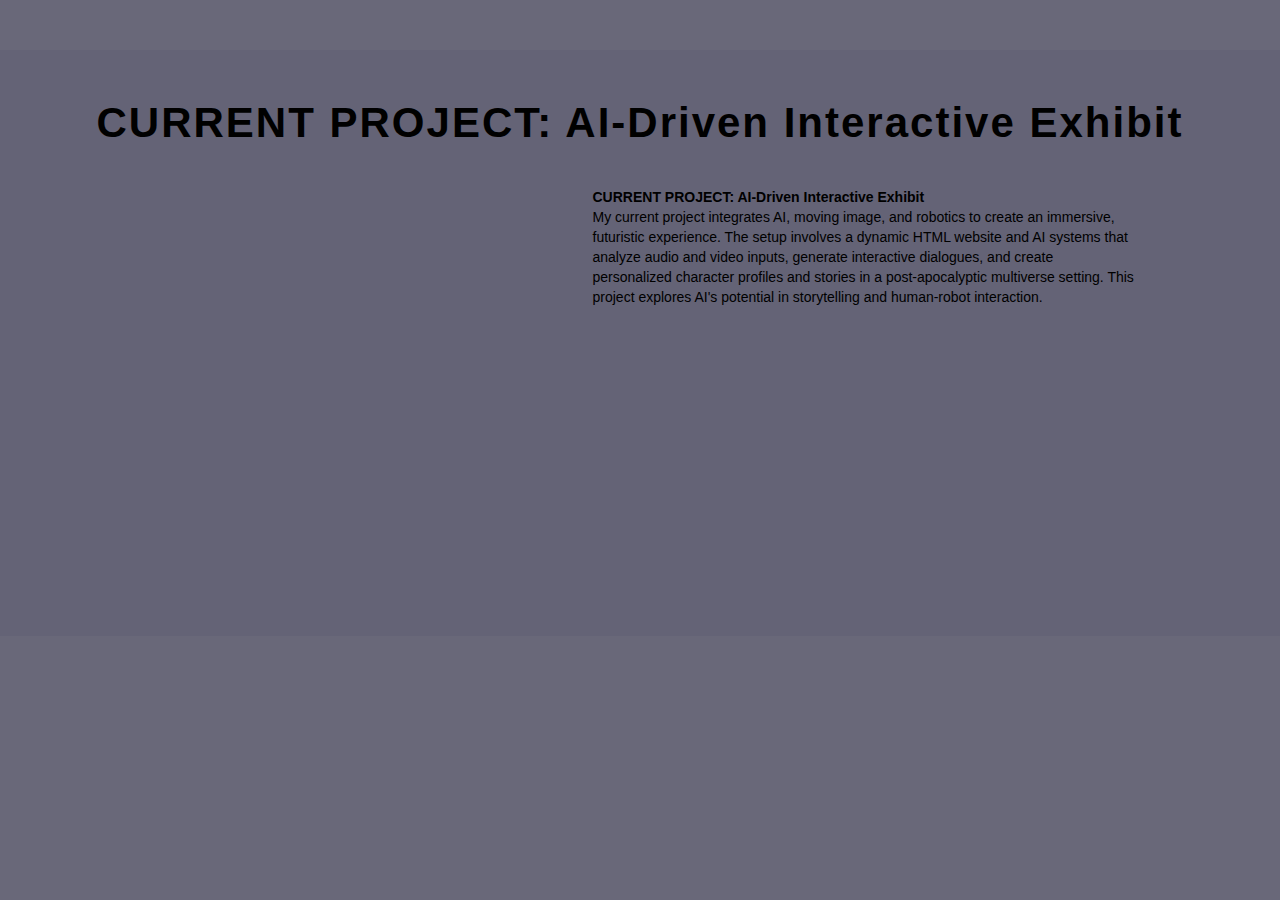
==== current-project.html @ 11756039 "1" ====
<!DOCTYPE html>
<html>
<head>
    <title>Current Project - AI-Driven Interactive Exhibit</title>
    <link href="css/bootstrap.css" rel="stylesheet" type="text/css"/>
    <link href="css/style.css" rel="stylesheet" type="text/css" media="all"/>
    <meta name="viewport" content="width=device-width, initial-scale=1">
</head>
<body>
<!-- CURRENT PROJECT Full Content -->
<div id="current-project" class="portfolio-section">
    <div class="container">
        <h3>CURRENT PROJECT: AI-Driven Interactive Exhibit</h3>
        <div class="row">
            <div class="col-md-6 video-container">
                <iframe width="100%" height="400" src="https://www.youtube.com/embed/ptnU-gNgXIg?si=A5Az2GmLZ2rzmPqm" frameborder="0" allowfullscreen></iframe>
            </div>
            <div class="col-md-6 video-description transparent-text">
                <p><strong>CURRENT PROJECT: AI-Driven Interactive Exhibit</strong><br>
                    My current project integrates AI, moving image, and robotics to create an immersive, futuristic experience. The setup involves a dynamic HTML website and AI systems that analyze audio and video inputs, generate interactive dialogues, and create personalized character profiles and stories in a post-apocalyptic multiverse setting. This project explores AI's potential in storytelling and human-robot interaction.
                </p>
            </div>
        </div>
    </div>
</div>
</body>
</html>
---- css/style.css ----
/* Global Styles */
body {
    margin: 0;
    padding: 0;
    background: #696879;
}

body a {
    transition: 0.5s all;
}

h1, h2, h3, h4, h5, h6, p {
    margin: 0;
}

ul {
    margin: 0;
    padding: 0;
}

/* Header and Menu */
.banner {
    background: #000000;
}

.logo {
    float: left;
}

.top-menu {
    float: right;
}

.top-header {
    margin-top: 4em;
}

.top-menu ul li {
    display: inline-block;
    padding: 10px;
    color: #fff;
    font-weight: 900;
    vertical-align: top;
}

.top-menu ul li a {
    text-decoration: none;
    color: #fff;
    font-weight: 400;
    text-transform: uppercase;
    font-family: 'Source Code Pro';
    letter-spacing: 1.5px;
    font-size: 1.2em;
}

nav a {
    position: relative;
    display: inline-block;
    outline: none;
    color: #fff;
    text-decoration: none;
    text-transform: uppercase;
    text-shadow: 0 0 1px rgba(255, 255, 255, 0.3);
    font-size: 1.35em;
}

nav a:hover,
nav a:focus {
    outline: none;
}

/* Banner Info */
.banner-info {
    text-align: center;
    margin: 10% 0;
}

.banner-info h1 {
    color: #fff;
    font-size: 5em;
    font-family: Century Gothic;
    font-weight: 600;
    letter-spacing: 1.5px;
    margin-bottom: 10px;
}

.banner-info h3 {
    color: #fff;
    font-size: 1.2em;
    letter-spacing: 2px;
    font-weight: 400;
    font-family: 'Source Code Pro';
}

a.downarrow {
    margin-top: 12.5em;
    display: inline-block;
}

a.downarrow span {
    height: 33px;
    width: 71px;
    background: url(../images/dwn.png);
    display: inline-block;
}

/* Service Section */
.service {
    background: #fff;
    padding: 7em 0;
}

.service-head {
    text-align: center;
}

.service-head h3 {
    color: #000;
    font-size: 2.7em;
    font-family: Century Gothic;
    margin-bottom: 14px;
    letter-spacing: 1.3px;
    font-weight: 600;
}

.service-head h4 {
    color: #000;
    font-size: 1.2em;
    word-spacing: 2px;
    letter-spacing: 1.2px;
    font-weight: 600;
    font-family: 'Source Code Pro';
}

.service-grids {
    margin-top: 6%;
}

.service-grid {
    text-align: center;
    padding: 10px;
}

.service-grid h3 {
    color: #000;
    font-family: Century Gothic;
    margin-top: 1.5em;
    font-weight: 600;
    font-size: 2.1em;
}

.service-grid h4 {
    color: #000;
    font-size: 1.2em;
    margin-top: 1em;
    word-spacing: 1.5px;
    font-family: 'Source Code Pro';
}

/* Author Section */
.author {
    text-align: center;
    background: #000;
    padding: 7em 0;
}

.author h3 {
    color: #fff;
    font-size: 2em;
    letter-spacing: 1px;
    font-weight: 400;
    font-family: 'Source Code Pro';
    text-transform: uppercase;
}

.author h3 span {
    display: block;
    margin-top: 15px;
}

.author h4 {
    color: #fff;
    font-weight: 600;
    font-size: 2.1em;
    margin-top: 2em;
    font-family: Century Gothic;
}

/* Portfolio Images */
.portfolio {
    padding: 6% 0;
}

.portfolio h3 {
    color: #000;
    font-size: 2.7em;
    font-family: Century Gothic;
    letter-spacing: 1.3px;
    font-weight: 600;
    text-align: center;
}

/* Image Grid Layout */
.image-grid {
    display: flex;
    flex-wrap: wrap;
    gap: 20px;
    justify-content: space-between;
}

.image-grid .gallery-box {
    flex: 0 0 calc(33.333% - 20px);
    box-sizing: border-box;
    margin-bottom: 20px;
}

.image-grid img {
    width: 100%;
    height: auto;
    display: block;
    border: 5px solid #000;
}

/* Video Container and Description */
.video-container-wrapper {
    display: flex;
    flex-wrap: wrap;
    gap: 20px;
    margin-bottom: 20px;
}

.video-container {
    width: calc(45% - 20px);
    position: relative;
    display: flex;
    flex-direction: column;
    align-items: center;
}

.video {
    width: 100%;
    padding-bottom: 56.25%;
    position: relative;
}

.video iframe {
    width: 100%;
    height: 100%;
    position: absolute;
    top: 0;
    left: 0;
}

.video-description {
    width: calc(50% - 20px);
    text-align: left;
    padding-left: 20px;
    color: #fff;
}

/* Footer */
.footer {
    background: #000;
    text-align: center;
    padding: 2em 0;
}

.footer p {
    color: #fff;
    font-size: 1.3em;
}

.footer p a {
    color: #fff;
}

.footer p a:hover {
    text-decoration: underline;
}

#toTop {
    display: none;
    text-decoration: none;
    position: fixed;
    bottom: 14px;
    right: 3%;
    overflow: hidden;
    width: 57px;
    height: 57px;
    border: none;
    text-indent: 100%;
    background: url("../images/to-top1.png") no-repeat 0px 0px;
}

#toTopHover {
    width: 40px;
    height: 40px;
    display: block;
    overflow: hidden;
    float: right;
    opacity: 0;
    -moz-opacity: 0;
    filter: alpha(opacity=0);
}

/* Responsive Styles */
@media(max-width: 1024px) {
    .image-grid .gallery-box {
        flex: 0 0 calc(50% - 20px);
    }

    .video-container,
    .video-description {
        width: 100%;
    }

    .video-description {
        padding-left: 0;
        margin-top: 20px;
    }
}

@media(max-width: 768px) {
    .image-grid .gallery-box {
        flex: 0 0 100%;
    }

    .video-container,
    .video-description {
        width: 100%;
    }

    .video-description {
        padding-left: 0;
        margin-top: 20px;
    }
}

@media(max-width: 480px) {
    .top-menu ul li {
        margin: 2px 0;
    }

    .top-menu ul li a {
        font-size: 1.1em;
    }

    .banner-info h1 {
        font-size: 3em;
        letter-spacing: 1.5px;
    }

    .banner-info h3 {
        font-size: 0.9em;
        letter-spacing: 1.3px;
    }

    .service {
        padding: 2em 0;
    }

    .service-grid {
        width: 100%;
        margin-bottom: 1.5em;
        padding: 0;
    }

    .image-grid .gallery-box {
        flex: 0 0 100%;
        margin-bottom: 20px;
    }

    .video-container,
    .video-description {
        width: 100%;
    }

    .video-description {
        padding-left: 0;
        margin-top: 20px;
    }
}



.portfolio-section {
	margin-top: 50px;
}

.image-grid, .model-images {
	display: flex;
	flex-wrap: wrap;
	gap: 15px; /* Adjust gap between images */
	justify-content: space-between;
}

.gallery-box, .model-item, .video-container {
	flex: 1 1 30%; /* Three items per row */
	max-width: 30%;
	box-sizing: border-box;
	margin-bottom: 20px;
}

.img-fluid {
	width: 100%;
	height: auto;
}

.video-container {
	flex: 1 1 45%;
	max-width: 45%;
	display: flex;
	flex-direction: column;
	margin-bottom: 20px;
}

.video-description {
	flex: 1;
	margin-left: 20px;
}

.model-description, .video-description {
	padding: 15px;
	background-color: #f9f9f9;
	border: 1px solid #ddd;
}

@media screen and (max-width: 768px) {
	.gallery-box, .model-item, .video-container {
		flex: 1 1 45%; /* Two items per row on smaller screens */
		max-width: 45%;
	}
}

@media screen and (max-width: 480px) {
	.gallery-box, .model-item, .video-container {
		flex: 1 1 100%; /* Single item per row on extra small screens */
		max-width: 100%;
	}
}


.image-grid .gallery-box, .model-grid .gallery-box {
    flex: 0 0 calc(33.333% - 20px); /* Adjusts to ensure 3 per row */
    box-sizing: border-box;
    margin-bottom: 20px;
}

/* Transparent text background for video descriptions */
.transparent-text {
    background-color: rgba(255, 255, 255, 0); /* Fully transparent background */
    color: #000000; /* White text color for better contrast on transparent background */
    padding: 10px; /* Padding for spacing */
    border: 1px solid rgba(255, 255, 255, 0); /* Slightly visible border for better readability */
    text-align: left; /* Align text to the left */
    margin-top: 10px; /* Margin for spacing above the text */
}


/* Section Title Styling */
.portfolio-section h3 {
    font-size: 3em; /* Larger font size */
    font-weight: bold; /* Bolder font */
    font-family: 'Source Code Pro', sans-serif; /* Stylized font similar to the rest of the website */
    text-align: center; /* Center alignment */
    letter-spacing: 2px; /* Slightly increased letter spacing for style */
    margin-bottom: 20px; /* Margin below the title */
    color: #000; /* Ensure the color is consistent */
}

/* Background Gradient Styling */
#animation {
    background-color: #c8c5cf; /* White-gray background */
    padding: 50px 0;
    transition: background-color 1s ease; /* Smooth transition effect */
}

#robotic {
    background-color: #acafbc; /* Slightly darker than ANIMATION */
    padding: 50px 0;
    transition: background-color 1s ease; /* Smooth transition effect */
}

#model {
    background-color: #87899d; /* Darker than ROBOTIC */
    padding: 50px 0;
    transition: background-color 1s ease; /* Smooth transition effect */
}

#painting {
    background-color: #797388; /* Darker than MODEL */
    padding: 50px 0;
    transition: background-color 1s ease; /* Smooth transition effect */
}

#current-project {
    background-color: #646376; /* Original background color */
    padding: 50px 0;
    transition: background-color 1s ease; /* Smooth transition effect */
}
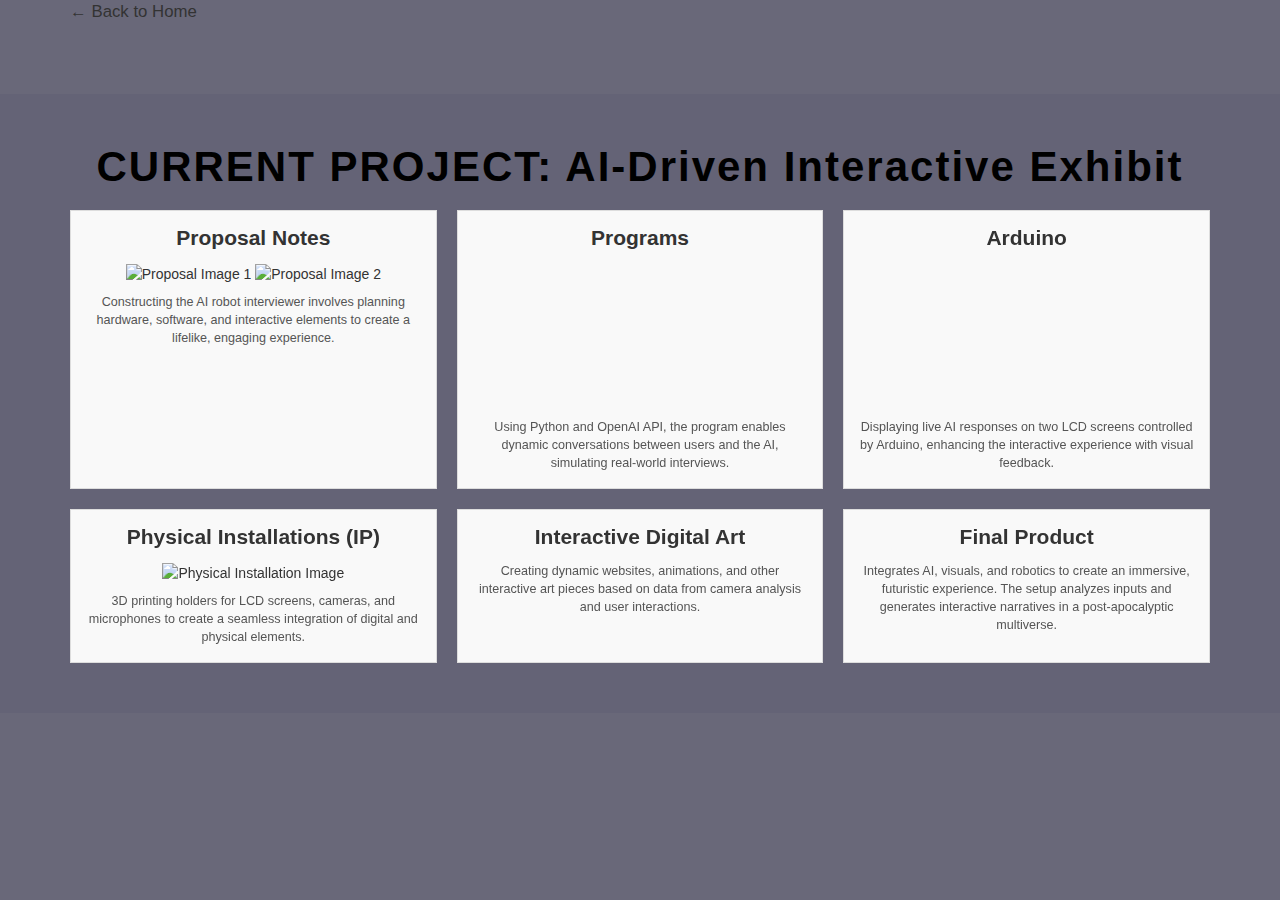
==== commit 8ce38f2c: "2" ====
--- a/current-project.html
+++ b/current-project.html
@@ -7,18 +7,56 @@
     <meta name="viewport" content="width=device-width, initial-scale=1">
 </head>
 <body>
+<!-- Link to Home -->
+<div class="container">
+    <a href="index.html" class="back-to-home">&larr; Back to Home</a>
+</div>
+
 <!-- CURRENT PROJECT Full Content -->
 <div id="current-project" class="portfolio-section">
     <div class="container">
         <h3>CURRENT PROJECT: AI-Driven Interactive Exhibit</h3>
-        <div class="row">
-            <div class="col-md-6 video-container">
-                <iframe width="100%" height="400" src="https://www.youtube.com/embed/ptnU-gNgXIg?si=A5Az2GmLZ2rzmPqm" frameborder="0" allowfullscreen></iframe>
+        <!-- Grid Layout for the Current Project Details -->
+        <div class="project-grid">
+            <!-- Grid 1: Proposal Notes -->
+            <div class="grid-item">
+                <h4>Proposal Notes</h4>
+                <img src="images/proposal1.jpg" class="img-fluid" alt="Proposal Image 1">
+                <img src="images/proposal2.jpg" class="img-fluid" alt="Proposal Image 2">
+                <p>Constructing the AI robot interviewer involves planning hardware, software, and interactive elements to create a lifelike, engaging experience.</p>
             </div>
-            <div class="col-md-6 video-description transparent-text">
-                <p><strong>CURRENT PROJECT: AI-Driven Interactive Exhibit</strong><br>
-                    My current project integrates AI, moving image, and robotics to create an immersive, futuristic experience. The setup involves a dynamic HTML website and AI systems that analyze audio and video inputs, generate interactive dialogues, and create personalized character profiles and stories in a post-apocalyptic multiverse setting. This project explores AI's potential in storytelling and human-robot interaction.
-                </p>
+            
+            <!-- Grid 2: Programs -->
+            <div class="grid-item">
+                <h4>Programs</h4>
+                <iframe src="https://www.youtube.com/embed/your-video-link1" frameborder="0" allowfullscreen></iframe>
+                <p>Using Python and OpenAI API, the program enables dynamic conversations between users and the AI, simulating real-world interviews.</p>
+            </div>
+            
+            <!-- Grid 3: Arduino -->
+            <div class="grid-item">
+                <h4>Arduino</h4>
+                <iframe src="https://www.youtube.com/embed/your-video-link2" frameborder="0" allowfullscreen></iframe>
+                <p>Displaying live AI responses on two LCD screens controlled by Arduino, enhancing the interactive experience with visual feedback.</p>
+            </div>
+            
+            <!-- Grid 4: Physical Installations (IP) -->
+            <div class="grid-item">
+                <h4>Physical Installations (IP)</h4>
+                <img src="images/installation1.jpg" class="img-fluid" alt="Physical Installation Image">
+                <p>3D printing holders for LCD screens, cameras, and microphones to create a seamless integration of digital and physical elements.</p>
+            </div>
+            
+            <!-- Grid 5: Interactive Digital Art -->
+            <div class="grid-item">
+                <h4>Interactive Digital Art</h4>
+                <p>Creating dynamic websites, animations, and other interactive art pieces based on data from camera analysis and user interactions.</p>
+            </div>
+            
+            <!-- Grid 6: Final Product -->
+            <div class="grid-item">
+                <h4>Final Product</h4>
+                <p>Integrates AI, visuals, and robotics to create an immersive, futuristic experience. The setup analyzes inputs and generates interactive narratives in a post-apocalyptic multiverse.</p>
             </div>
         </div>
     </div>
--- a/css/style.css
+++ b/css/style.css
@@ -498,3 +498,61 @@
     padding: 50px 0;
     transition: background-color 1s ease; /* Smooth transition effect */
 }
+
+
+/* Back to Home Link */
+.back-to-home {
+    display: block;
+    margin-bottom: 20px;
+    font-size: 1.2em;
+    color: #333;
+    text-decoration: none;
+}
+
+.back-to-home:hover {
+    text-decoration: underline;
+}
+
+/* Project Grid Layout */
+.project-grid {
+    display: grid;
+    grid-template-columns: repeat(3, 1fr);
+    gap: 20px;
+    margin-top: 20px;
+}
+
+.grid-item {
+    background-color: #f9f9f9;
+    padding: 15px;
+    border: 1px solid #ddd;
+    text-align: center;
+}
+
+.grid-item h4 {
+    margin-bottom: 15px;
+    font-size: 1.5em;
+    font-weight: bold;
+}
+
+.grid-item img {
+    max-width: 100%;
+    height: auto;
+    margin-bottom: 10px;
+}
+
+.grid-item p {
+    font-size: 0.9em;
+    color: #555;
+}
+
+@media screen and (max-width: 768px) {
+    .project-grid {
+        grid-template-columns: repeat(2, 1fr);
+    }
+}
+
+@media screen and (max-width: 480px) {
+    .project-grid {
+        grid-template-columns: 1fr;
+    }
+}
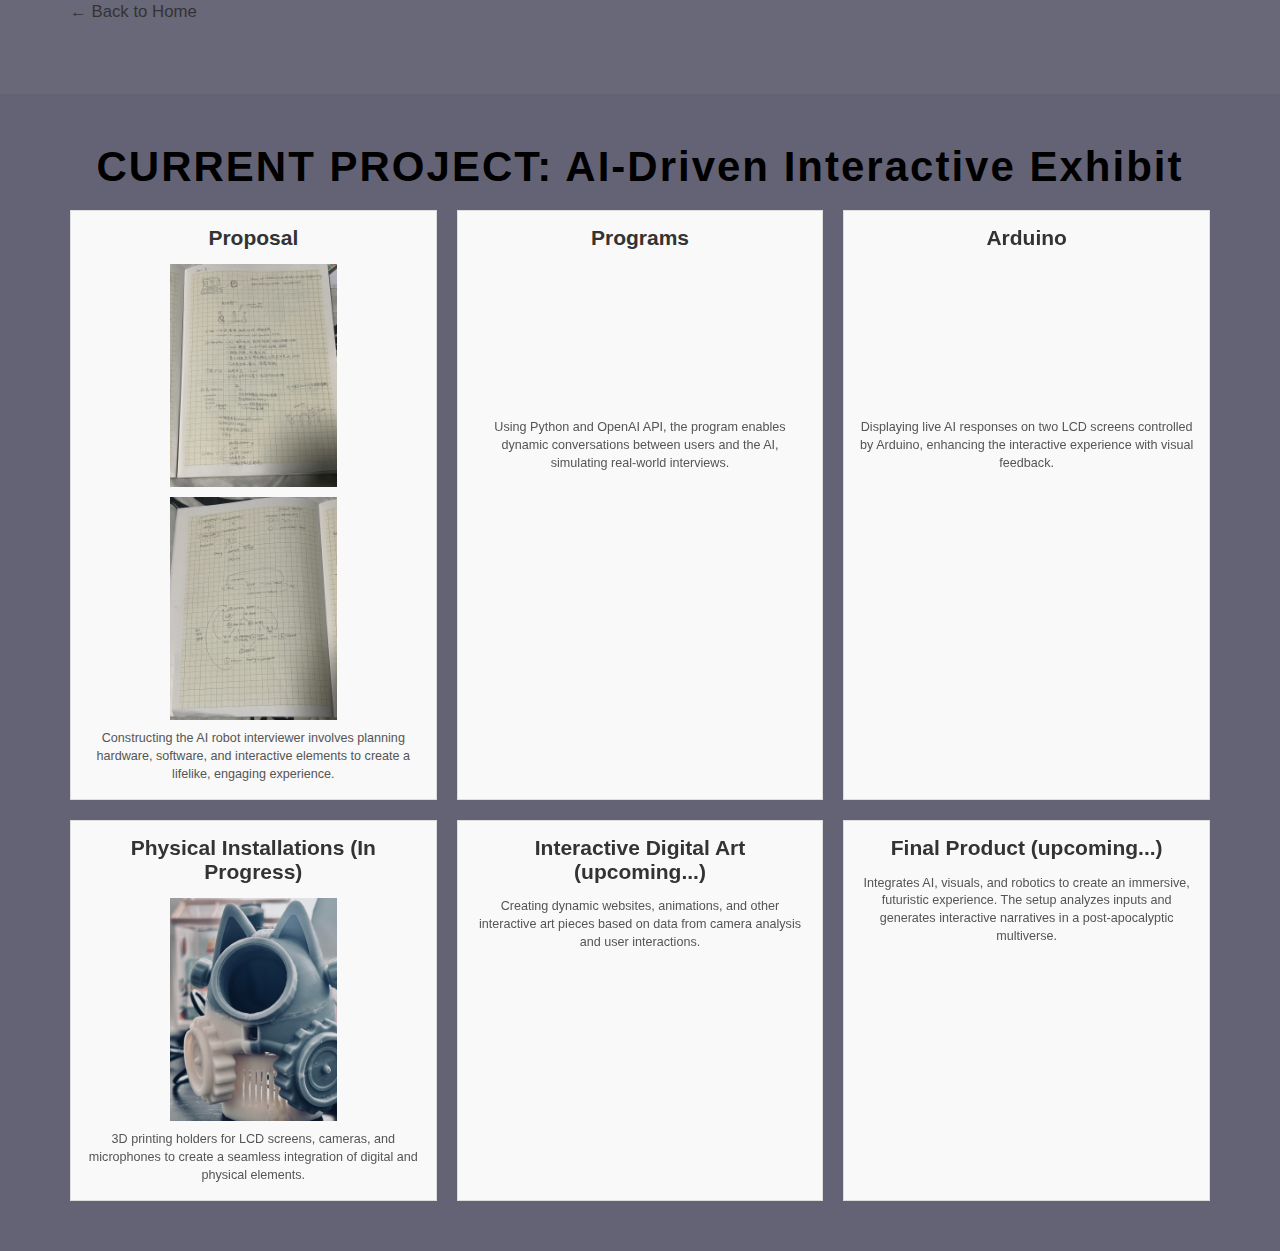
==== commit ac5a8f90: "830" ====
--- a/current-project.html
+++ b/current-project.html
@@ -18,44 +18,44 @@
         <h3>CURRENT PROJECT: AI-Driven Interactive Exhibit</h3>
         <!-- Grid Layout for the Current Project Details -->
         <div class="project-grid">
-            <!-- Grid 1: Proposal Notes -->
+            <!-- Grid 1: Proposal -->
             <div class="grid-item">
-                <h4>Proposal Notes</h4>
-                <img src="images/proposal1.jpg" class="img-fluid" alt="Proposal Image 1">
-                <img src="images/proposal2.jpg" class="img-fluid" alt="Proposal Image 2">
+                <h4>Proposal</h4>
+                <img src="images/p52.jpg" class="img-fluid" alt="Proposal Image 1">
+                <img src="images/p53.jpg" class="img-fluid" alt="Proposal Image 2">
                 <p>Constructing the AI robot interviewer involves planning hardware, software, and interactive elements to create a lifelike, engaging experience.</p>
             </div>
             
             <!-- Grid 2: Programs -->
             <div class="grid-item">
                 <h4>Programs</h4>
-                <iframe src="https://www.youtube.com/embed/your-video-link1" frameborder="0" allowfullscreen></iframe>
+                <iframe src="https://www.youtube.com/embed/ptnU-gNgXIg?si=bAbsTABTJnDefIFg" frameborder="0" allowfullscreen></iframe>
                 <p>Using Python and OpenAI API, the program enables dynamic conversations between users and the AI, simulating real-world interviews.</p>
             </div>
             
             <!-- Grid 3: Arduino -->
             <div class="grid-item">
                 <h4>Arduino</h4>
-                <iframe src="https://www.youtube.com/embed/your-video-link2" frameborder="0" allowfullscreen></iframe>
+                <iframe src="https://www.youtube.com/embed/W7mfYkEygwA?si=sZFP7Dv4OQopQ4jZ" frameborder="0" allowfullscreen></iframe>
                 <p>Displaying live AI responses on two LCD screens controlled by Arduino, enhancing the interactive experience with visual feedback.</p>
             </div>
             
             <!-- Grid 4: Physical Installations (IP) -->
             <div class="grid-item">
-                <h4>Physical Installations (IP)</h4>
-                <img src="images/installation1.jpg" class="img-fluid" alt="Physical Installation Image">
+                <h4>Physical Installations (In Progress)</h4>
+                <img src="images/p54.jpg" class="img-fluid" alt="Physical Installation Image">
                 <p>3D printing holders for LCD screens, cameras, and microphones to create a seamless integration of digital and physical elements.</p>
             </div>
             
             <!-- Grid 5: Interactive Digital Art -->
             <div class="grid-item">
-                <h4>Interactive Digital Art</h4>
+                <h4>Interactive Digital Art (upcoming...)</h4>
                 <p>Creating dynamic websites, animations, and other interactive art pieces based on data from camera analysis and user interactions.</p>
             </div>
             
             <!-- Grid 6: Final Product -->
             <div class="grid-item">
-                <h4>Final Product</h4>
+                <h4>Final Product (upcoming...)</h4>
                 <p>Integrates AI, visuals, and robotics to create an immersive, futuristic experience. The setup analyzes inputs and generates interactive narratives in a post-apocalyptic multiverse.</p>
             </div>
         </div>
--- a/css/style.css
+++ b/css/style.css
@@ -535,7 +535,7 @@
 }
 
 .grid-item img {
-    max-width: 100%;
+    max-width: 50%;
     height: auto;
     margin-bottom: 10px;
 }
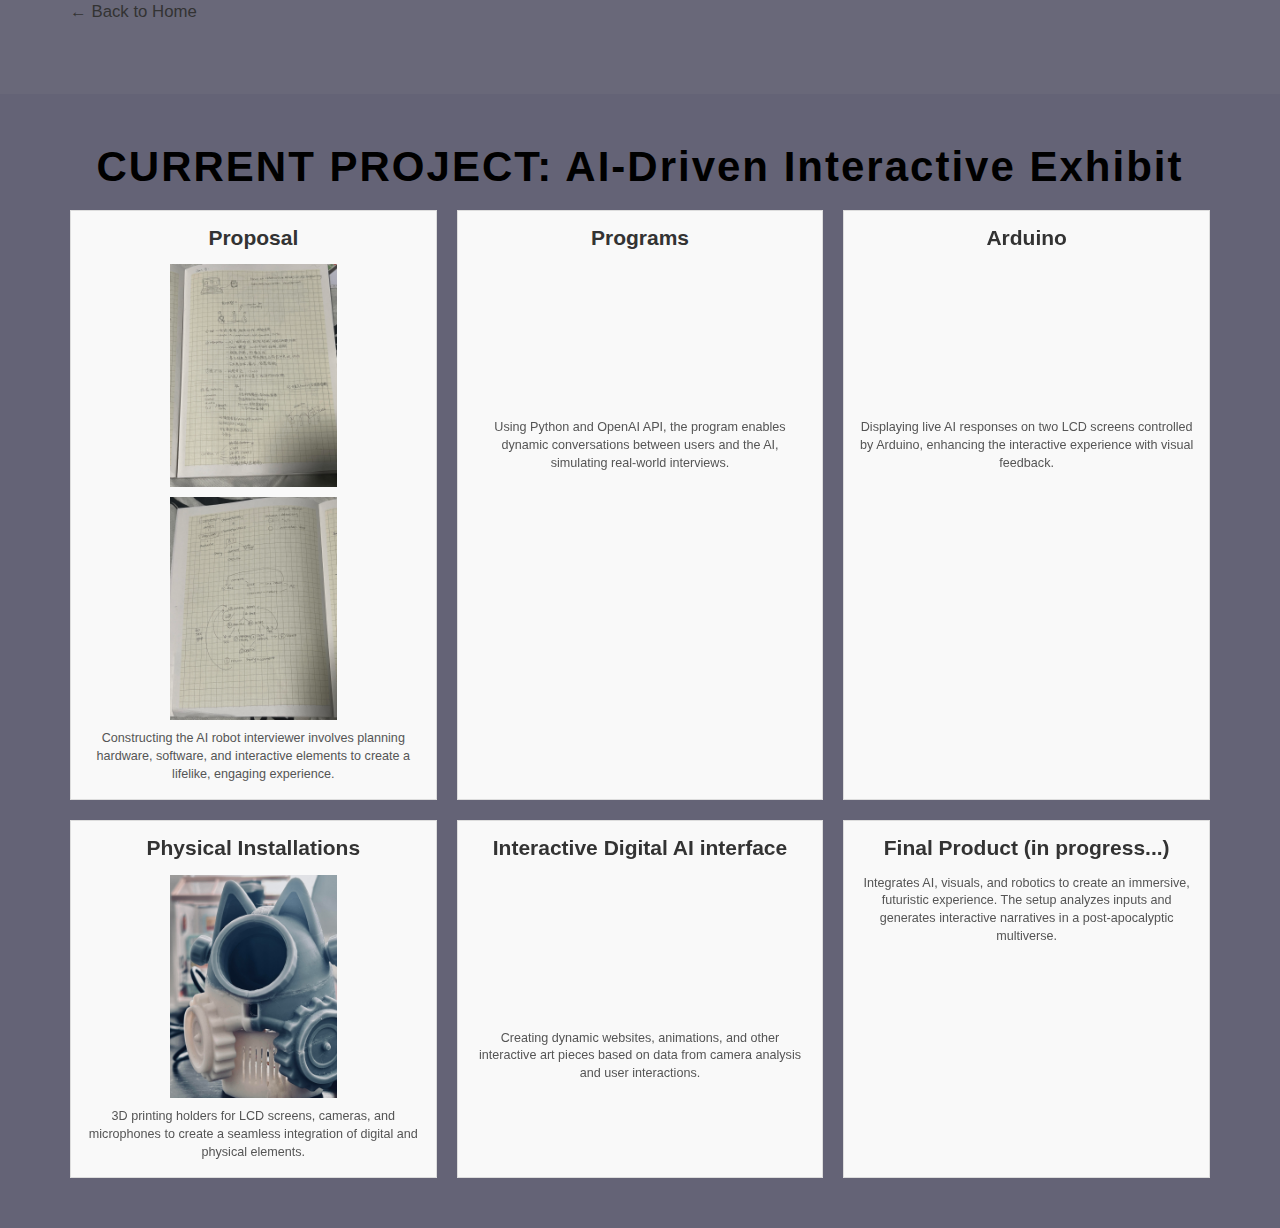
==== commit d175ca34: "Update current-project.html" ====
--- a/current-project.html
+++ b/current-project.html
@@ -40,22 +40,23 @@
                 <p>Displaying live AI responses on two LCD screens controlled by Arduino, enhancing the interactive experience with visual feedback.</p>
             </div>
             
-            <!-- Grid 4: Physical Installations (IP) -->
+            <!-- Grid 4: Physical Installations  -->
             <div class="grid-item">
-                <h4>Physical Installations (In Progress)</h4>
+                <h4>Physical Installations</h4>
                 <img src="images/p54.jpg" class="img-fluid" alt="Physical Installation Image">
                 <p>3D printing holders for LCD screens, cameras, and microphones to create a seamless integration of digital and physical elements.</p>
             </div>
             
             <!-- Grid 5: Interactive Digital Art -->
             <div class="grid-item">
-                <h4>Interactive Digital Art (upcoming...)</h4>
+                <h4>Interactive Digital AI interface</h4>
+                <iframe src="https://www.youtube.com/embed/wV9-KaxPVfI?si=nxTkxmH6zxFcd0tt" frameborder="0" allowfullscreen></iframe>
                 <p>Creating dynamic websites, animations, and other interactive art pieces based on data from camera analysis and user interactions.</p>
             </div>
             
             <!-- Grid 6: Final Product -->
             <div class="grid-item">
-                <h4>Final Product (upcoming...)</h4>
+                <h4>Final Product (in progress...)</h4>
                 <p>Integrates AI, visuals, and robotics to create an immersive, futuristic experience. The setup analyzes inputs and generates interactive narratives in a post-apocalyptic multiverse.</p>
             </div>
         </div>
